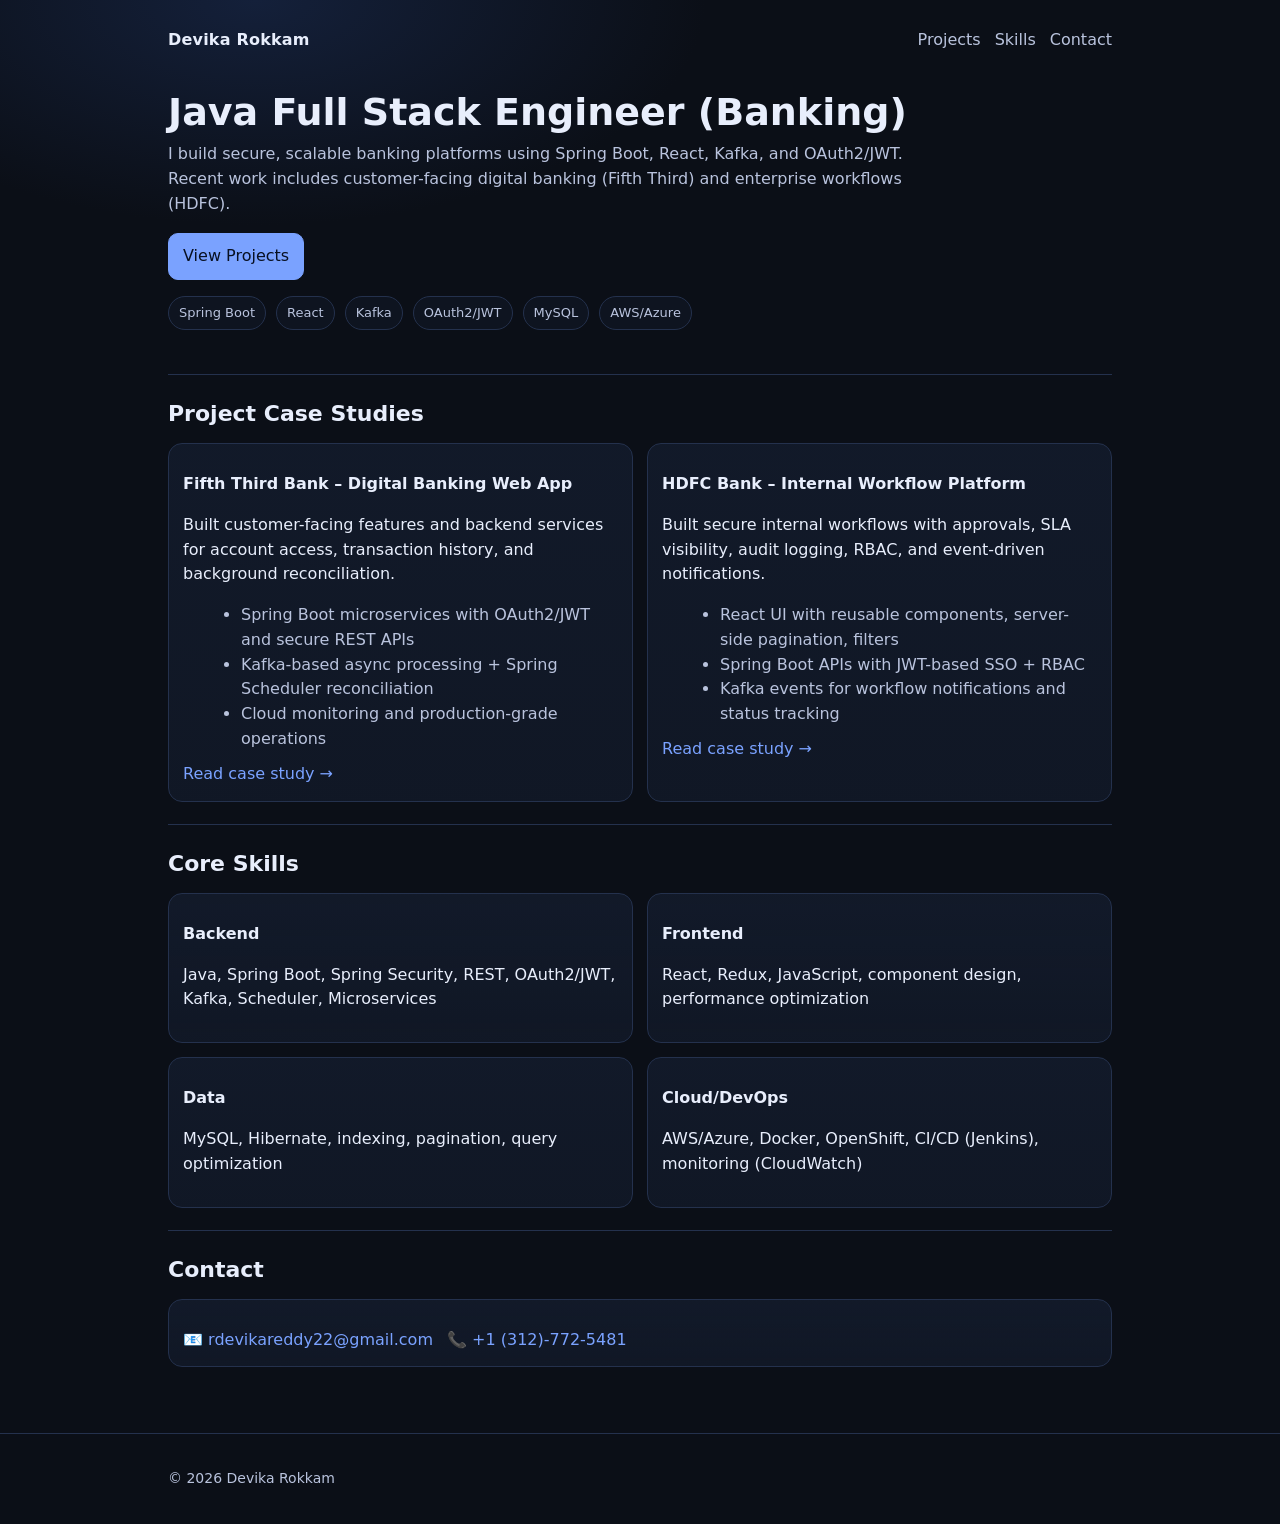
==== index.html @ 491e6030 "initial portfolio site" ====
<!doctype html>
<html lang="en">
<head>
  <meta charset="utf-8" />
  <meta name="viewport" content="width=device-width, initial-scale=1" />
  <title>Devika Rokkam | Java Full Stack Engineer</title>
  <meta name="description" content="Banking-focused Java Full Stack Engineer (Spring Boot, React, Kafka, OAuth2/JWT). Case studies: HDFC and Fifth Third." />
  <link rel="stylesheet" href="style.css" />
</head>
<body>
  <header class="container">
    <nav class="nav">
      <a class="brand" href="index.html">Devika Rokkam</a>
      <div class="nav-links">
        <a href="#projects">Projects</a>
        <a href="#skills">Skills</a>
        <a href="#contact">Contact</a>
      </div>
    </nav>

    <section class="hero">
      <h1>Java Full Stack Engineer (Banking)</h1>
      <p class="sub">
        I build secure, scalable banking platforms using Spring Boot, React, Kafka, and OAuth2/JWT.
        Recent work includes customer-facing digital banking (Fifth Third) and enterprise workflows (HDFC).
      </p>

      <div class="cta">
        <a class="btn primary" href="#projects">View Projects</a>
      </div>

      <div class="quick">
        <span>Spring Boot</span><span>React</span><span>Kafka</span><span>OAuth2/JWT</span><span>MySQL</span><span>AWS/Azure</span>
      </div>
    </section>
  </header>

  <main class="container">
    <section id="projects" class="section">
      <h2>Project Case Studies</h2>
      <div class="grid">
        <article class="card">
          <h3>Fifth Third Bank – Digital Banking Web App</h3>
          <p>
            Built customer-facing features and backend services for account access, transaction history, and background reconciliation.
          </p>
          <ul class="bullets">
            <li>Spring Boot microservices with OAuth2/JWT and secure REST APIs</li>
            <li>Kafka-based async processing + Spring Scheduler reconciliation</li>
            <li>Cloud monitoring and production-grade operations</li>
          </ul>
          <a class="link" href="fifth-third.html">Read case study →</a>
        </article>
        <article class="card">
          <h3>HDFC Bank – Internal Workflow Platform</h3>
          <p>
            Built secure internal workflows with approvals, SLA visibility, audit logging, RBAC, and event-driven notifications.
          </p>
          <ul class="bullets">
            <li>React UI with reusable components, server-side pagination, filters</li>
            <li>Spring Boot APIs with JWT-based SSO + RBAC</li>
            <li>Kafka events for workflow notifications and status tracking</li>
          </ul>
          <a class="link" href="hdfc.html">Read case study →</a>
        </article>
      </div>
    </section>

    <section id="skills" class="section">
      <h2>Core Skills</h2>
      <div class="two-col">
        <div class="card">
          <h3>Backend</h3>
          <p>Java, Spring Boot, Spring Security, REST, OAuth2/JWT, Kafka, Scheduler, Microservices</p>
        </div>
        <div class="card">
          <h3>Frontend</h3>
          <p>React, Redux, JavaScript, component design, performance optimization</p>
        </div>
        <div class="card">
          <h3>Data</h3>
          <p>MySQL, Hibernate, indexing, pagination, query optimization</p>
        </div>
        <div class="card">
          <h3>Cloud/DevOps</h3>
          <p>AWS/Azure, Docker, OpenShift, CI/CD (Jenkins), monitoring (CloudWatch)</p>
        </div>
      </div>
    </section>

    <section id="contact" class="section">
      <h2>Contact</h2>
      <div class="card">
        <p class="small">
        </p>
        <div class="links">
          <a href="mailto:rdevikareddy22@gmail.com">📧 rdevikareddy22@gmail.com</a>
          <a href="call:+13127725481">📞 +1 (312)-772-5481</a>
        </div>
      </div>
    </section>
  </main>

  <footer class="footer">
    <div class="container small">© <span id="y"></span> Devika Rokkam</div>
  </footer>

  <script>
    document.getElementById("y").textContent = new Date().getFullYear();
  </script>
</body>
</html>
---- style.css ----
:root{
  --bg:#0b0f17;
  --card:#121a2a;
  --text:#e8eefc;
  --muted:#b9c3dd;
  --line:#24314d;
  --accent:#7aa2ff;
}

*{box-sizing:border-box}
body{
  margin:0;
  font-family: ui-sans-serif, system-ui, -apple-system, Segoe UI, Roboto, Arial;
  background: radial-gradient(1000px 500px at 20% 0%, #14203a 0%, var(--bg) 45%);
  color:var(--text);
  line-height:1.55;
}
a{color:inherit;text-decoration:none}
.container{max-width:980px;margin:0 auto;padding:18px}
.section{padding:22px 0;border-top:1px solid var(--line)}
.small{color:var(--muted);font-size:14px}

.nav{
  display:flex;align-items:center;justify-content:space-between;
  padding:10px 0;
}
.brand{font-weight:700;letter-spacing:0.2px}
.nav-links{display:flex;gap:14px;flex-wrap:wrap}
.nav-links a{color:var(--muted)}
.nav-links a:hover{color:var(--text)}

.hero{padding:28px 0 8px}
.hero.slim{padding:18px 0 0}
h1{margin:0 0 8px;font-size:38px;line-height:1.15}
h2{margin:0 0 12px;font-size:22px}
h3{margin:14px 0 8px;font-size:16px;color:var(--text)}
.sub{margin:0;color:var(--muted);max-width:780px}

.cta{display:flex;gap:10px;margin:16px 0;flex-wrap:wrap}
.btn{
  border:1px solid var(--line);
  padding:10px 14px;border-radius:10px;
  background:transparent;color:var(--text);
}
.btn:hover{border-color:#34508a}
.btn.primary{background:var(--accent);border-color:var(--accent);color:#081022}
.btn.primary:hover{filter:brightness(1.05)}

.quick{display:flex;gap:10px;flex-wrap:wrap;margin:14px 0 0}
.quick span{
  font-size:13px;color:var(--muted);
  border:1px solid var(--line);
  padding:6px 10px;border-radius:999px;
  background:rgba(18,26,42,0.5);
}

.grid{display:grid;grid-template-columns:1fr;gap:14px}
@media(min-width:860px){.grid{grid-template-columns:1fr 1fr}}
.two-col{display:grid;grid-template-columns:1fr;gap:14px}
@media(min-width:860px){.two-col{grid-template-columns:1fr 1fr}}

.card{
  background:linear-gradient(180deg, rgba(18,26,42,0.95), rgba(18,26,42,0.75));
  border:1px solid var(--line);
  border-radius:14px;
  padding:14px;
}
.bullets{margin:10px 0 0 18px;color:var(--muted)}
.link{display:inline-block;margin-top:10px;color:var(--accent)}
.link:hover{text-decoration:underline}

.links{display:flex;gap:14px;flex-wrap:wrap}
.links a{color:var(--accent)}
.links a:hover{text-decoration:underline}

.img{
  width:100%;
  border:1px solid var(--line);
  border-radius:12px;
  margin-top:10px;
}

.footer{border-top:1px solid var(--line);padding:16px 0;margin-top:26px}
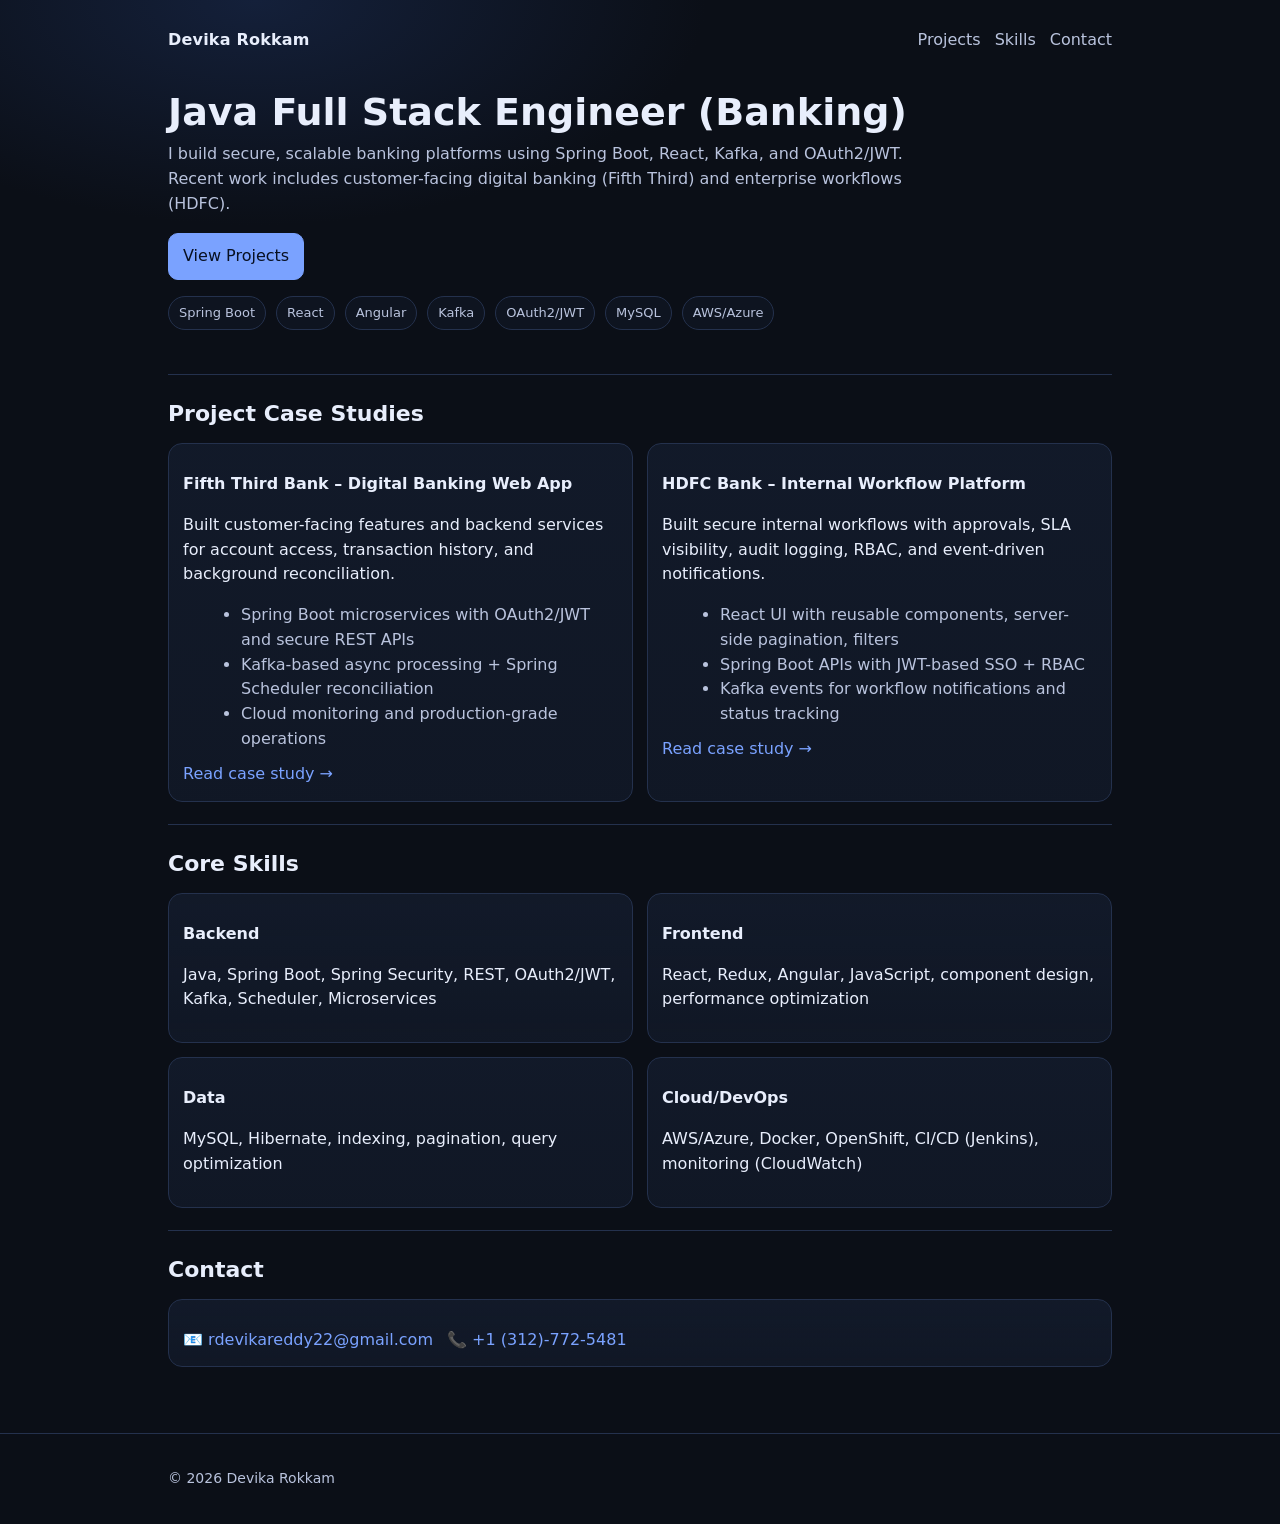
==== commit 2488dcc0: "2nd" ====
--- a/index.html
+++ b/index.html
@@ -4,7 +4,7 @@
   <meta charset="utf-8" />
   <meta name="viewport" content="width=device-width, initial-scale=1" />
   <title>Devika Rokkam | Java Full Stack Engineer</title>
-  <meta name="description" content="Banking-focused Java Full Stack Engineer (Spring Boot, React, Kafka, OAuth2/JWT). Case studies: HDFC and Fifth Third." />
+  <meta name="description" content="Banking-focused Java Full Stack Engineer (Spring Boot, React, Angular, Kafka, OAuth2/JWT). Case studies: HDFC and Fifth Third." />
   <link rel="stylesheet" href="style.css" />
 </head>
 <body>
@@ -30,7 +30,7 @@
       </div>
 
       <div class="quick">
-        <span>Spring Boot</span><span>React</span><span>Kafka</span><span>OAuth2/JWT</span><span>MySQL</span><span>AWS/Azure</span>
+        <span>Spring Boot</span><span>React</span><span>Angular</span><span>Kafka</span><span>OAuth2/JWT</span><span>MySQL</span><span>AWS/Azure</span>
       </div>
     </section>
   </header>
@@ -75,7 +75,7 @@
         </div>
         <div class="card">
           <h3>Frontend</h3>
-          <p>React, Redux, JavaScript, component design, performance optimization</p>
+          <p>React, Redux, Angular, JavaScript, component design, performance optimization</p>
         </div>
         <div class="card">
           <h3>Data</h3>
